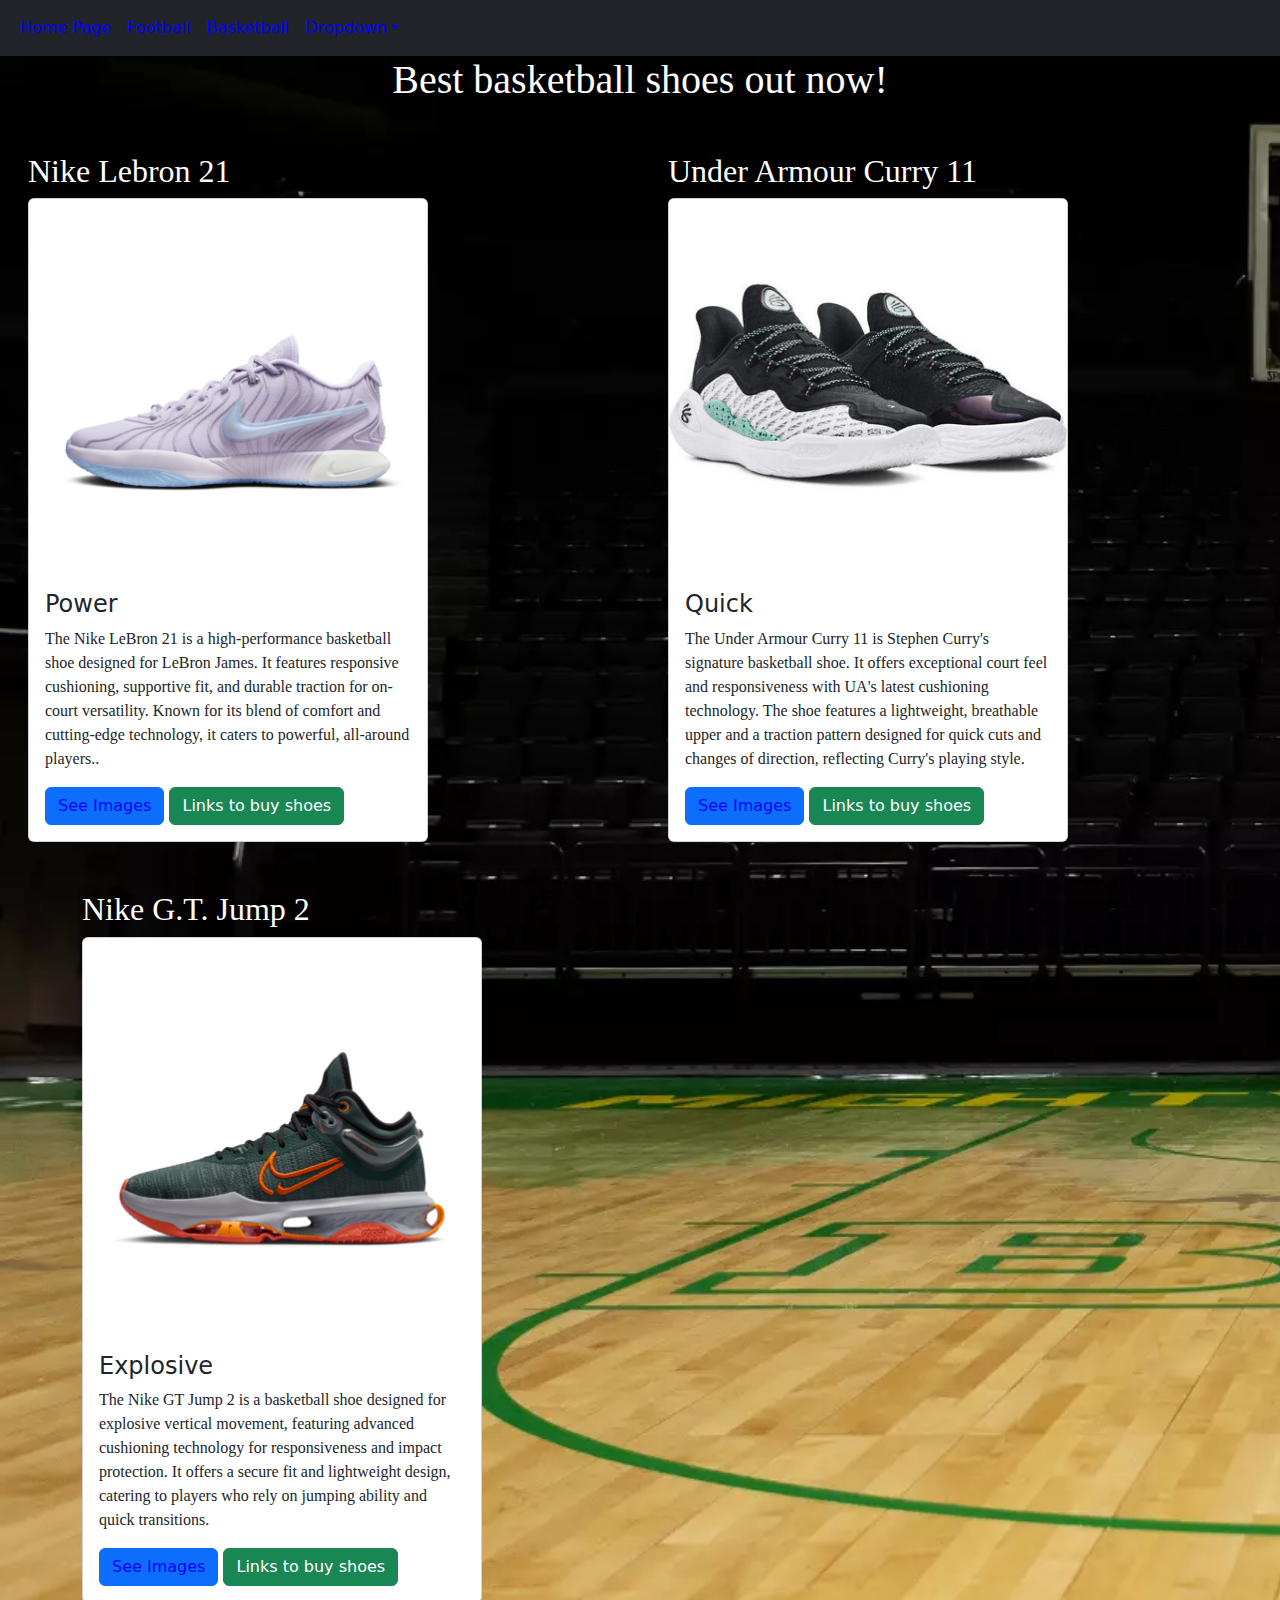
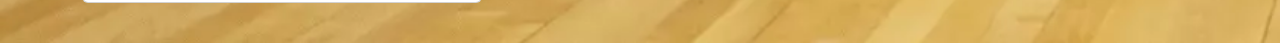
==== basketball.html @ bd8c96fe "new navbar" ====
<!DOCTYPE html> <!-- doctype declaration: tells the browser that this is an HTML file -->
<html> <!-- opening html tag -->
  <head>
    <meta charset="utf-8">
  <meta name="viewport" content="width=device-width, initial-scale=1">
  <link href="https://cdn.jsdelivr.net/npm/bootstrap@5.3.3/dist/css/bootstrap.min.css" rel="stylesheet">
  <script src="https://cdn.jsdelivr.net/npm/bootstrap@5.3.3/dist/js/bootstrap.bundle.min.js"></script>
    <link rel="stylesheet" href="style.css">
    <script src="https://ajax.googleapis.com/ajax/libs/jquery/3.7.1/jquery.min.js"></script>
   <script src="script.js"></script>
    <title>All About Shoes</title><!-- the title shows in the tab of the browser -->
  
  </head> <!-- the head element contains meta information about the page -->
  
  <body id = "basketballB"> <!-- the body element contains all the content to display on the webpage -->
<nav class="navbar navbar-expand-sm bg-dark navbar-dark">
  <div class="container-fluid">
    
    <button class="navbar-toggler" type="button" data-bs-toggle="collapse" data-bs-target="#collapsibleNavbar">
      <span class="navbar-toggler-icon"></span>
    </button>
    <div class="collapse navbar-collapse" id="collapsibleNavbar">
      <ul class="navbar-nav">
	  <li class="nav-item">
          <a class="nav-link" href="index.html">Home Page</a>
        </li>  
        <li class="nav-item">
          <a class="nav-link" href="football.html">Football</a>
        </li>
        <li class="nav-item">
          <a class="nav-link" href="basketball.html">Basketball</a>
        </li>
        
           <li class="nav-item dropdown">
          <a class="nav-link dropdown-toggle" href="#" role="button" data-bs-toggle="dropdown">Dropdown</a>
          <ul class="dropdown-menu">
            <li><a class="dropdown-item" href="soccer.html">Soccer</a></li>
            <li><a class="dropdown-item" href="wrestling.html">Wrestling</a></li>
          </ul>
        </li>
      </ul>
    </div>
  </div>
</nav>

    <h1 class = "heading" style = "text-align: center;">Best basketball shoes out now!</h1><!-- The heading for the page -->
	<div class="container-fluid mt-3">
		
		<div class="row">
			<div class="col p-3 ">
			
				<div class="container mt-3">
					<h2 style = "color: white;">Nike Lebron 21</h2>
					<!--<p style = "color: white;">Image at the top (card-img-top):</p>-->
					
					
					<div class="card" style="width:400px">
			  
						<img class="card-img-top imgHeight" src="lebron.png" alt="Nike Lebron 21" style="width:100%">
				
						<div class="card-body">
							<h4 class="card-title">Power</h4>
							<p class="card-text">The Nike LeBron 21 is a high-performance basketball shoe designed for LeBron James. 
							It features responsive cushioning, supportive fit, and durable traction for on-court versatility.
							Known for its blend of comfort and cutting-edge technology, it caters to powerful, all-around players..</p>
							<a href="#" class="btn btn-primary caro">See Images</a>
							
							<button type="button" class="btn btn-success first">Links to buy shoes</button>
							<div id = "soccerDiv">
								<p>			
									<a href="https://www.nike.com/t/vapor-edge-pro-360-2-mens-football-cleats-BZbhLL/DA5456-100" target="_blank" >Official Adidas</a>
									
									<br>
									<br> 
									
									<a href="https://www.nike.com/t/vapor-edge-pro-360-2-mens-football-cleats-BZbhLL/DA5456-100" target="_blank" >Dicks Sporting Goods</a>
									
									<br> 
									<br> 
									
									<a href="https://www.nike.com/t/vapor-edge-pro-360-2-mens-football-cleats-BZbhLL/DA5456-100" target="_blank" >Soccer.com</a>
								</p>	
							</div>
							<div class = "hiddenCaro">
								<div id="nikeB" class="carousel slide" data-bs-ride="carousel">

								  <!-- Indicators/dots -->
								  <div class="carousel-indicators">
									<button type="button" data-bs-target="#nikeB" data-bs-slide-to="0" class="active" ></button>
									<button type="button" data-bs-target="#nikeB" data-bs-slide-to="1"></button>
									<button type="button" data-bs-target="#nikeB" data-bs-slide-to="2"></button>
								  </div>

								  <!-- The slideshow/carousel -->
								  <div class="carousel-inner">
									<div class="carousel-item active">
									  <img src="lebron.png" alt="Nike Lebron 21 Shoe" class="d-block w-50">
									</div>
									<div class="carousel-item">
									  <img src="lebron1.png" alt="Nike Lebron 21 side" class="d-block w-50">
									</div>
									<div class="carousel-item">
									  <img src="lebron2.png" alt="Nike Lebron 21 Top" class="d-block w-50">
									</div>
								  </div>

								  <!-- Left and right controls/icons -->
								  <button class="carousel-control-prev" type="button" class="btn btn-secondary" data-bs-target="#nikeB" data-bs-slide="prev" >
									<span class="carousel-control-prev-icon"></span>
								  </button>
								  <button class="carousel-control-next" type="button" class="btn btn-secondary" data-bs-target="#nikeB" data-bs-slide="next">
									<span class="carousel-control-next-icon" ></span>
								  </button>
								</div>
							</div>
						</div>
				
					</div>
				</div>
			</div>
			
			<div class="col p-3 ">
			
				<div class="container mt-3">
					<h2 style = "color: white;">Under Armour Curry 11</h2>
					
					<!--<p style = "color: white;">Image at the top (card-img-top):</p>-->
					
					<div class="card" style="width:400px">
			  
						<img class="card-img-top imgHeight" src="curry.jpg" alt="UA Curry 11" style="width:100%">
				
						<div class="card-body">
							<h4 class="card-title">Quick</h4>
							<p class="card-text">The Under Armour Curry 11 is Stephen Curry's signature basketball shoe.
							It offers exceptional court feel and responsiveness with UA's latest cushioning technology.
							The shoe features a lightweight, breathable upper and a traction pattern designed for quick cuts
							and changes of direction, reflecting Curry's playing style.</p>
							<a href="#" class="btn btn-primary caro">See Images</a>
							
							<button type="button" class="btn btn-success first">Links to buy shoes</button>
							<div id = "soccerDiv">
								<p>			
									<a href="https://www.nike.com/t/vapor-edge-pro-360-2-mens-football-cleats-BZbhLL/DA5456-100" target="_blank" >Official Adidas</a>
									
									<br>
									<br> 
									
									<a href="https://www.nike.com/t/vapor-edge-pro-360-2-mens-football-cleats-BZbhLL/DA5456-100" target="_blank" >Dicks Sporting Goods</a>
									
									<br> 
									<br> 
									
									<a href="https://www.nike.com/t/vapor-edge-pro-360-2-mens-football-cleats-BZbhLL/DA5456-100" target="_blank" >Soccer.com</a>
								</p>	
							</div>
							<div class = "hiddenCaro">
								<div id="underB" class="carousel slide" data-bs-ride="carousel">

								  <!-- Indicators/dots -->
								  <div class="carousel-indicators">
									<button type="button" data-bs-target="#underB" data-bs-slide-to="0" class="active" ></button>
									<button type="button" data-bs-target="#underB" data-bs-slide-to="1"></button>
									<button type="button" data-bs-target="#underB" data-bs-slide-to="2"></button>
								  </div>

								  <!-- The slideshow/carousel -->
								  <div class="carousel-inner">
									<div class="carousel-item active">
									  <img src="curry.webp" alt="UA Curry shoe" class="d-block w-50 padding">
									  <br>
									  
									</div>
									<div class="carousel-item">
									  <img src="curry1.webp" alt="UA Curry side" class="d-block w-50 padding">
									  <br>
									</div>
									<div class="carousel-item">
									  <img src="curry2.webp" alt="UA Curry top" class="d-block w-50 padding">
									  <br>
									</div>
								  </div>

								  <!-- Left and right controls/icons -->
								  <button class="carousel-control-prev" type="button" class="btn btn-secondary" data-bs-target="#underB" data-bs-slide="prev" >
									<span class="carousel-control-prev-icon"></span>
								  </button>
								  <button class="carousel-control-next" type="button" class="btn btn-secondary" data-bs-target="#underB" data-bs-slide="next">
									<span class="carousel-control-next-icon" ></span>
								  </button>
								</div>
							</div>
						</div>
				
					</div>
				</div>
			</div>
			
			<div class="col p-3 ">
			
				<div class="container mt-3">
					<h2 style = "color: white;">Nike G.T. Jump 2</h2>
					<!--<p style = "color: white;">Image at the top (card-img-top):</p>-->
					
					<div class="card" style="width:400px">
			  
						<img class="card-img-top" id src="jump.png" alt="Nike GT Jump 2" style="width:100%">
				
						<div class="card-body">
							<h4 class="card-title">Explosive</h4>
							<p class="card-text">The Nike GT Jump 2 is a basketball shoe designed for explosive vertical movement,
							featuring advanced cushioning technology for responsiveness and impact protection. It offers a secure fit
							and lightweight design, catering to players who rely on jumping ability and quick transitions.</p>
							<a href="#" class="btn btn-primary caro">See Images</a>
							
							<button type="button" class="btn btn-success first">Links to buy shoes</button>
							<div id = "soccerDiv">
								<p>			
									<a href="https://www.nike.com/t/vapor-edge-pro-360-2-mens-football-cleats-BZbhLL/DA5456-100" target="_blank" >Official Adidas</a>
									
									<br>
									<br> 
									
									<a href="https://www.nike.com/t/vapor-edge-pro-360-2-mens-football-cleats-BZbhLL/DA5456-100" target="_blank" >Dicks Sporting Goods</a>
									
									<br> 
									<br> 
									
									<a href="https://www.nike.com/t/vapor-edge-pro-360-2-mens-football-cleats-BZbhLL/DA5456-100" target="_blank" >Soccer.com</a>
								</p>	
							</div>
							<div class = "hiddenCaro">
								<div id="jumpB" class="carousel slide" data-bs-ride="carousel">

								  <!-- Indicators/dots -->
								  <div class="carousel-indicators">
									<button type="button" data-bs-target="#jumpB" data-bs-slide-to="0" class="active" ></button>
									<button type="button" data-bs-target="#jumpB" data-bs-slide-to="1"></button>
									<button type="button" data-bs-target="#jumpB" data-bs-slide-to="2"></button>
								  </div>

								  <!-- The slideshow/carousel -->
								  <div class="carousel-inner">
									<div class="carousel-item active">
									  <img src="jump.png" alt="Nike Jump Shoe" class="d-block w-50 padding">
									  <br>
									  
									</div>
									<div class="carousel-item">
									  <img src="jump2.png" alt="Nike Jump Side" class="d-block w-50 padding">
									  <br>
									</div>
									<div class="carousel-item">
									  <img src="jump3.jfif" alt="Nike Jump Top" class="d-block w-50 padding">
									  <br>
									</div>
								  </div>

								  <!-- Left and right controls/icons -->
								  <button class="carousel-control-prev" type="button" class="btn btn-secondary" data-bs-target="#jumpB" data-bs-slide="prev" >
									<span class="carousel-control-prev-icon"></span>
								  </button>
								  <button class="carousel-control-next" type="button" class="btn btn-secondary" data-bs-target="#jumpB" data-bs-slide="next">
									<span class="carousel-control-next-icon" ></span>
								  </button>
								</div>
							</div>
						</div>
				
					</div>
				</div>
			</div>
		</div>
	</div>
	 
  
	


	<br>
	<!--
	<div class = "row">
		<div class = "col">
			<h2 class = "heading"> Nike Mercurial 9</h2>
		</div>
		
		<div class = "col">
			<h2 class = "heading"> Adidas Predator</h2>
		</div>
		
		<div class = "col">
			<h2 class = "heading"> Puma Future</h2>
		</div>
	</div>
	-->
     

  </body>
</html> <!-- closing html tag>
---- style.css ----
#soccerB{
	background-image: url("field.jpeg");
	background-size: cover;
}
#basketballB{
	background-image: url("basketBG.webp");
	background-size: cover;
}
.padding{
	padding: 20px;
}
.heading{
	color : white;
}

#wrestlingDiv {
	display: none;
	background-color: gainsboro;
	background-size: 450px 100px;
  	border: 1px solid black;
  	padding: 50px;
  	margin: 20px;
} 

 .carousel-control-prev-icon, .carousel-control-next-icon {
 background-color: black;
 }
 
 .carousel-indicators{
 background-color:black;
 background-size: 100px 25px;
 }


#soccerDiv {
	display: none;
	background-color: gainsboro;
	background-size: 450px 100px;
  	border: 1px solid black;
  	padding: 10px;
  	margin: 20px;
} 


.imgHeight{
	height: 375px;
}



.hiddenCaro{
	display: none;
}


 p{
  	font-family: "Times New Roma", serif;
  		
}

h1{
	font-family: "Times New Roman", serif;
}

h2 {
	font-family: "Times New Roman", serif;
}

a:link {
  color: blue;
}

a:visited {
  color: orange;
}

a:hover {
  color: hotpink;
}

a:active {
  color:gray ;
}

h3 {
	font-family: "Times New Roman", serif;

}

#footballfield{
	background-image: url("football-field.jpeg");
	background-size: cover;
}

#wrestlingmat{
	background-image: url("Wrestling-Mat.jpeg");
	background-size: cover;
}



.carousel-item {
margin-left: 25%; 
margin-right: auto;
}
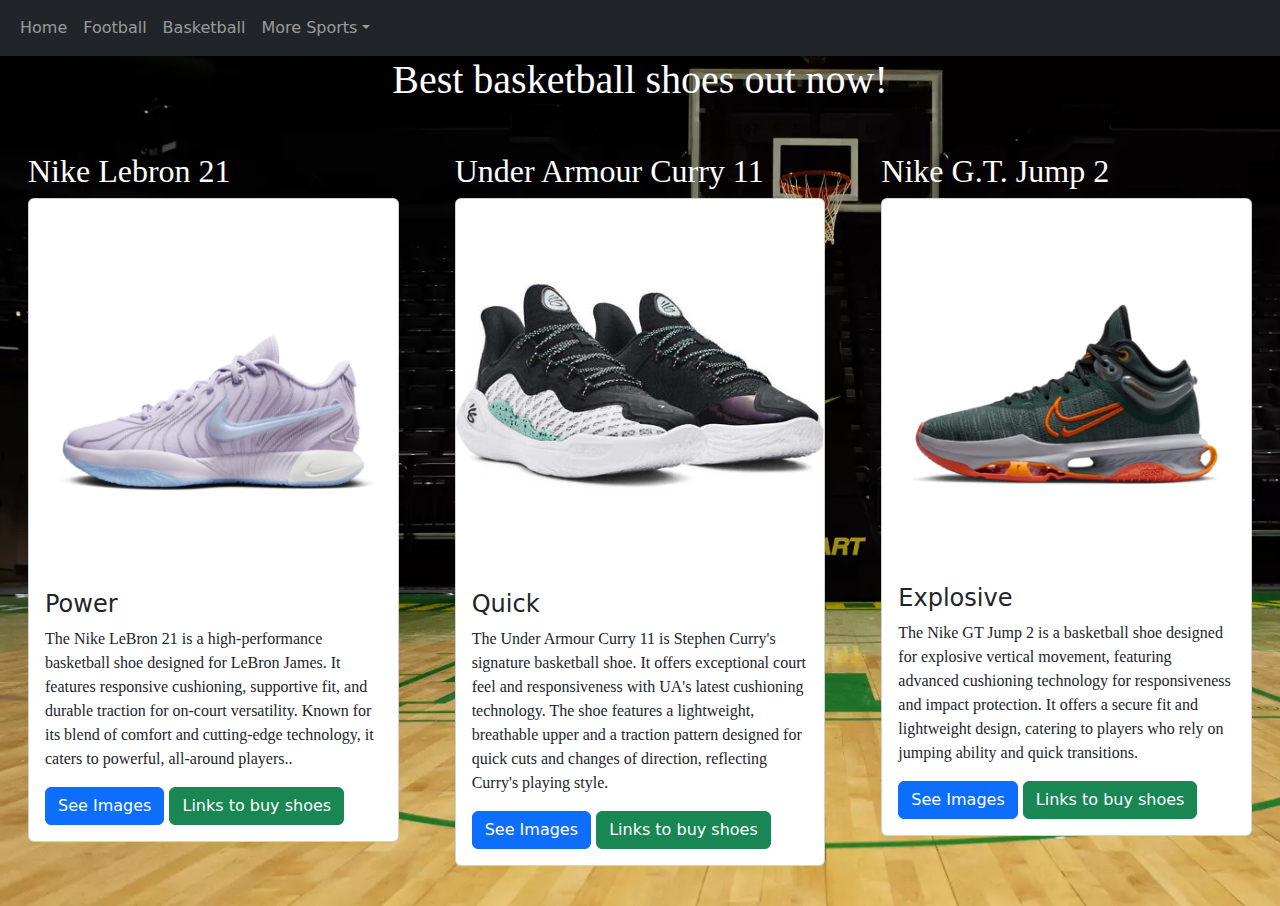
==== commit b2eb647f: "adjusted margins" ====
--- a/basketball.html
+++ b/basketball.html
@@ -22,7 +22,7 @@
     <div class="collapse navbar-collapse" id="collapsibleNavbar">
       <ul class="navbar-nav">
 	  <li class="nav-item">
-          <a class="nav-link" href="index.html">Home Page</a>
+          <a class="nav-link" href="index.html">Home</a>
         </li>  
         <li class="nav-item">
           <a class="nav-link" href="football.html">Football</a>
@@ -32,7 +32,7 @@
         </li>
         
            <li class="nav-item dropdown">
-          <a class="nav-link dropdown-toggle" href="#" role="button" data-bs-toggle="dropdown">Dropdown</a>
+          <a class="nav-link dropdown-toggle" href="#" role="button" data-bs-toggle="dropdown">More Sports</a>
           <ul class="dropdown-menu">
             <li><a class="dropdown-item" href="soccer.html">Soccer</a></li>
             <li><a class="dropdown-item" href="wrestling.html">Wrestling</a></li>
@@ -47,14 +47,14 @@
 	<div class="container-fluid mt-3">
 		
 		<div class="row">
-			<div class="col p-3 ">
+			<div class="col-md p-3 ">
 			
 				<div class="container mt-3">
 					<h2 style = "color: white;">Nike Lebron 21</h2>
 					<!--<p style = "color: white;">Image at the top (card-img-top):</p>-->
 					
 					
-					<div class="card" style="width:400px">
+					<div class="card" style="width: 100%">
 			  
 						<img class="card-img-top imgHeight" src="lebron.png" alt="Nike Lebron 21" style="width:100%">
 				
@@ -119,14 +119,14 @@
 				</div>
 			</div>
 			
-			<div class="col p-3 ">
+			<div class="col-md p-3 ">
 			
 				<div class="container mt-3">
 					<h2 style = "color: white;">Under Armour Curry 11</h2>
 					
 					<!--<p style = "color: white;">Image at the top (card-img-top):</p>-->
 					
-					<div class="card" style="width:400px">
+					<div class="card" style="width: 100%">
 			  
 						<img class="card-img-top imgHeight" src="curry.jpg" alt="UA Curry 11" style="width:100%">
 				
@@ -196,13 +196,13 @@
 				</div>
 			</div>
 			
-			<div class="col p-3 ">
+			<div class="col-md p-3 ">
 			
 				<div class="container mt-3">
 					<h2 style = "color: white;">Nike G.T. Jump 2</h2>
 					<!--<p style = "color: white;">Image at the top (card-img-top):</p>-->
 					
-					<div class="card" style="width:400px">
+					<div class="card" style="width: 100%">
 			  
 						<img class="card-img-top" id src="jump.png" alt="Nike GT Jump 2" style="width:100%">
 				
--- a/style.css
+++ b/style.css
@@ -54,7 +54,10 @@
 	display: none;
 }
 
-
+nav{
+	margin: 0px;
+	padding: 0px;
+}
  p{
   	font-family: "Times New Roma", serif;
   		
@@ -68,9 +71,7 @@
 	font-family: "Times New Roman", serif;
 }
 
-a:link {
-  color: blue;
-}
+
 
 a:visited {
   color: orange;
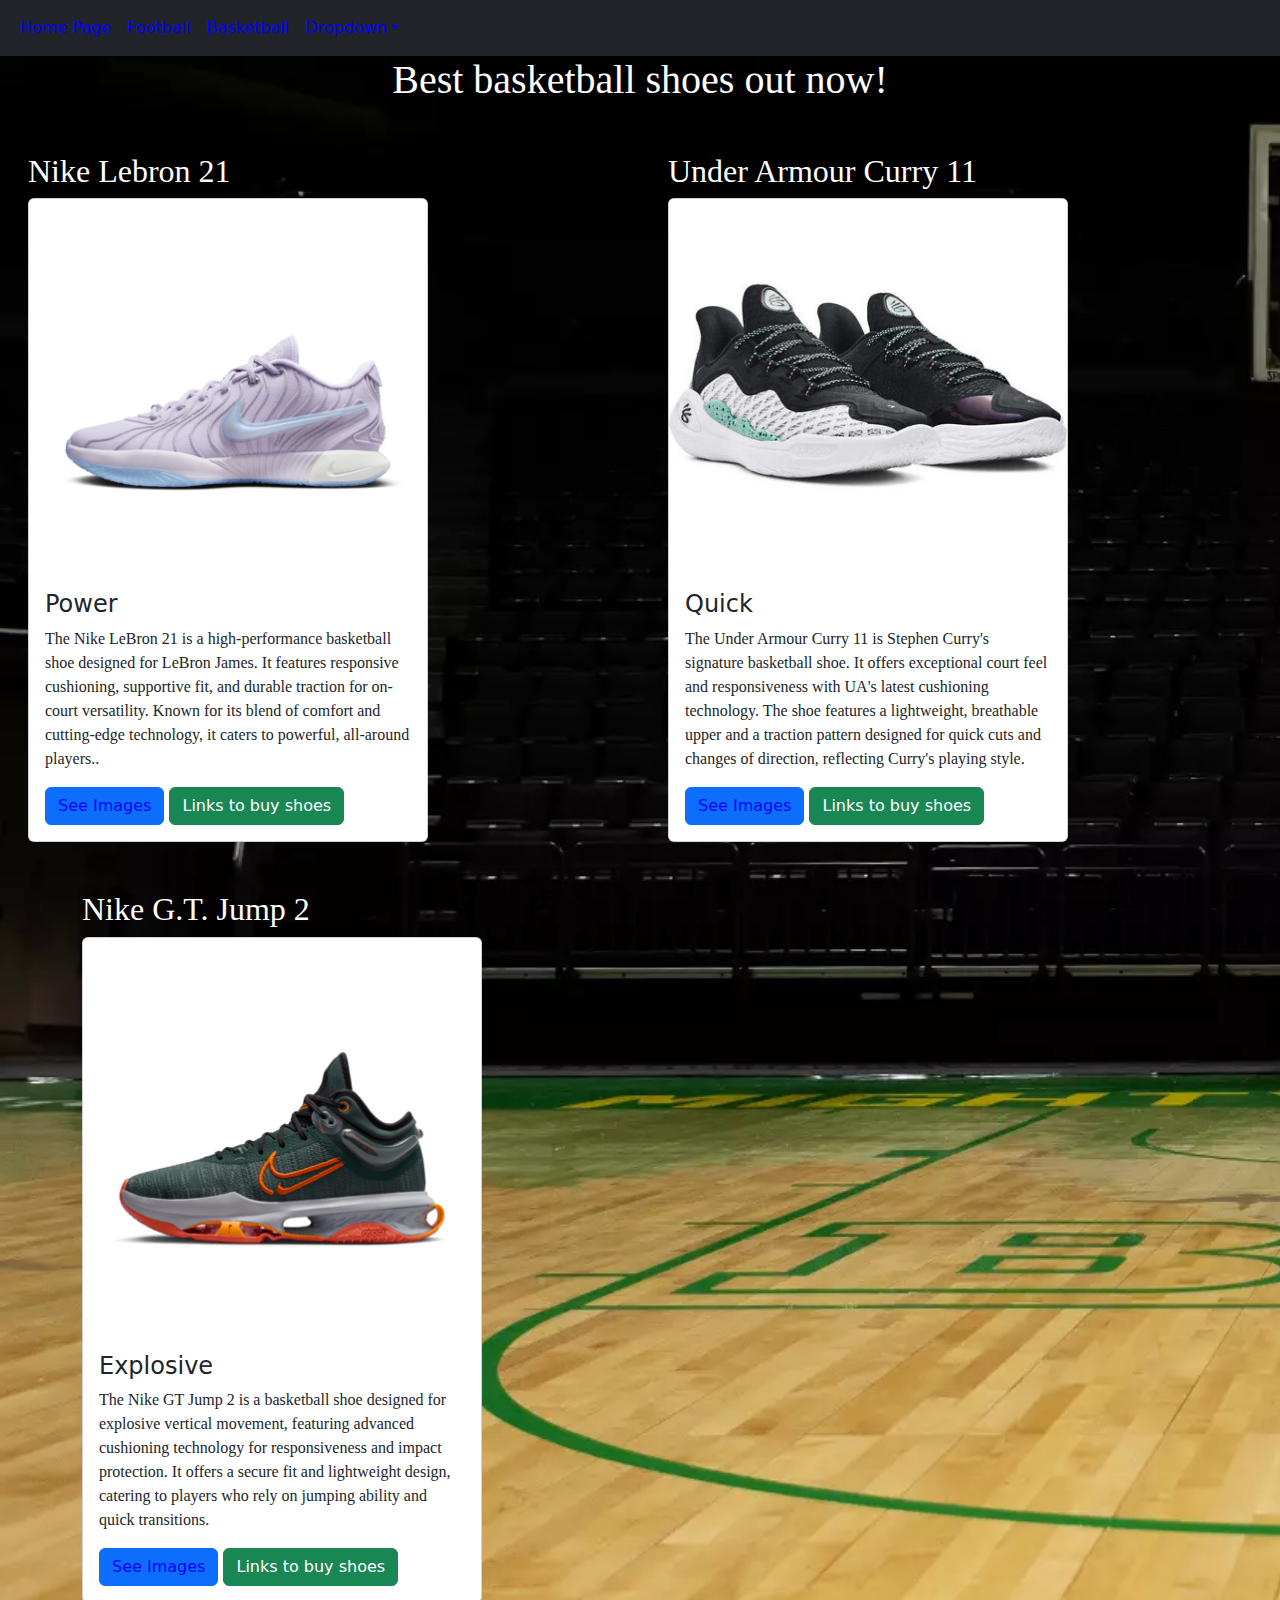
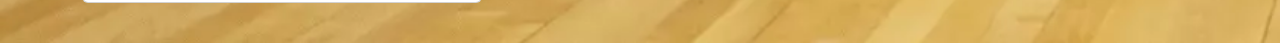
==== commit f476e093: "added coded to home html" ====
--- a/basketball.html
+++ b/basketball.html
@@ -22,7 +22,7 @@
     <div class="collapse navbar-collapse" id="collapsibleNavbar">
       <ul class="navbar-nav">
 	  <li class="nav-item">
-          <a class="nav-link" href="index.html">Home</a>
+          <a class="nav-link" href="index.html">Home Page</a>
         </li>  
         <li class="nav-item">
           <a class="nav-link" href="football.html">Football</a>
@@ -32,7 +32,7 @@
         </li>
         
            <li class="nav-item dropdown">
-          <a class="nav-link dropdown-toggle" href="#" role="button" data-bs-toggle="dropdown">More Sports</a>
+          <a class="nav-link dropdown-toggle" href="#" role="button" data-bs-toggle="dropdown">Dropdown</a>
           <ul class="dropdown-menu">
             <li><a class="dropdown-item" href="soccer.html">Soccer</a></li>
             <li><a class="dropdown-item" href="wrestling.html">Wrestling</a></li>
@@ -47,14 +47,14 @@
 	<div class="container-fluid mt-3">
 		
 		<div class="row">
-			<div class="col-md p-3 ">
+			<div class="col p-3 ">
 			
 				<div class="container mt-3">
 					<h2 style = "color: white;">Nike Lebron 21</h2>
 					<!--<p style = "color: white;">Image at the top (card-img-top):</p>-->
 					
 					
-					<div class="card" style="width: 100%">
+					<div class="card" style="width:400px">
 			  
 						<img class="card-img-top imgHeight" src="lebron.png" alt="Nike Lebron 21" style="width:100%">
 				
@@ -119,14 +119,14 @@
 				</div>
 			</div>
 			
-			<div class="col-md p-3 ">
+			<div class="col p-3 ">
 			
 				<div class="container mt-3">
 					<h2 style = "color: white;">Under Armour Curry 11</h2>
 					
 					<!--<p style = "color: white;">Image at the top (card-img-top):</p>-->
 					
-					<div class="card" style="width: 100%">
+					<div class="card" style="width:400px">
 			  
 						<img class="card-img-top imgHeight" src="curry.jpg" alt="UA Curry 11" style="width:100%">
 				
@@ -196,13 +196,13 @@
 				</div>
 			</div>
 			
-			<div class="col-md p-3 ">
+			<div class="col p-3 ">
 			
 				<div class="container mt-3">
 					<h2 style = "color: white;">Nike G.T. Jump 2</h2>
 					<!--<p style = "color: white;">Image at the top (card-img-top):</p>-->
 					
-					<div class="card" style="width: 100%">
+					<div class="card" style="width:400px">
 			  
 						<img class="card-img-top" id src="jump.png" alt="Nike GT Jump 2" style="width:100%">
 				
--- a/style.css
+++ b/style.css
@@ -54,10 +54,7 @@
 	display: none;
 }
 
-nav{
-	margin: 0px;
-	padding: 0px;
-}
+
  p{
   	font-family: "Times New Roma", serif;
   		
@@ -71,7 +68,9 @@
 	font-family: "Times New Roman", serif;
 }
 
-
+a:link {
+  color: blue;
+}
 
 a:visited {
   color: orange;
@@ -100,7 +99,10 @@
 	background-size: cover;
 }
 
-
+#homepage{
+	background-image: url("background.jpg");
+ 	background-size: cover;
+}
 
 .carousel-item {
 margin-left: 25%; 
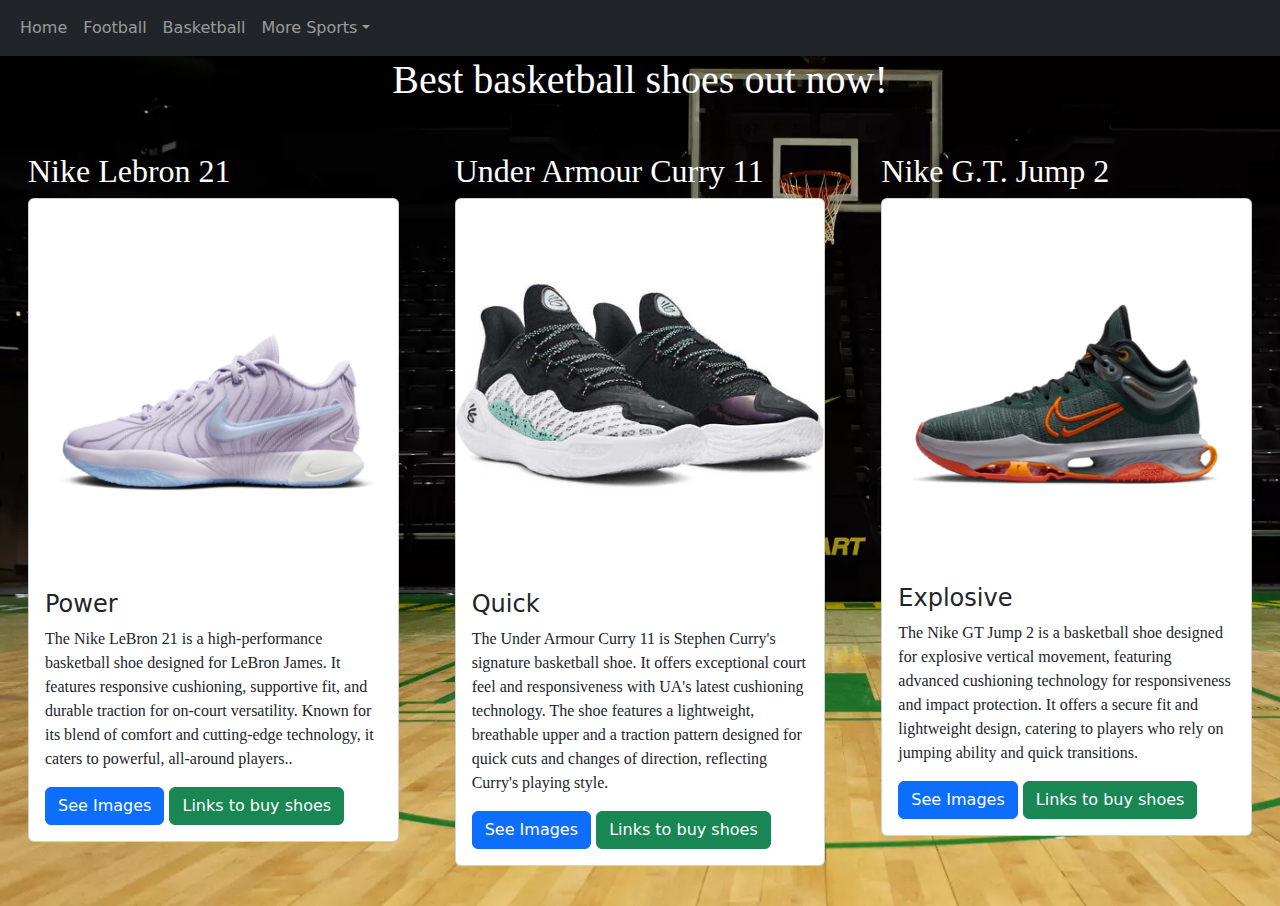
==== commit 307027f7: "added code to home html" ====
--- a/basketball.html
+++ b/basketball.html
@@ -22,7 +22,7 @@
     <div class="collapse navbar-collapse" id="collapsibleNavbar">
       <ul class="navbar-nav">
 	  <li class="nav-item">
-          <a class="nav-link" href="index.html">Home Page</a>
+          <a class="nav-link" href="index.html">Home</a>
         </li>  
         <li class="nav-item">
           <a class="nav-link" href="football.html">Football</a>
@@ -32,7 +32,7 @@
         </li>
         
            <li class="nav-item dropdown">
-          <a class="nav-link dropdown-toggle" href="#" role="button" data-bs-toggle="dropdown">Dropdown</a>
+          <a class="nav-link dropdown-toggle" href="#" role="button" data-bs-toggle="dropdown">More Sports</a>
           <ul class="dropdown-menu">
             <li><a class="dropdown-item" href="soccer.html">Soccer</a></li>
             <li><a class="dropdown-item" href="wrestling.html">Wrestling</a></li>
@@ -47,14 +47,14 @@
 	<div class="container-fluid mt-3">
 		
 		<div class="row">
-			<div class="col p-3 ">
+			<div class="col-md p-3 ">
 			
 				<div class="container mt-3">
 					<h2 style = "color: white;">Nike Lebron 21</h2>
 					<!--<p style = "color: white;">Image at the top (card-img-top):</p>-->
 					
 					
-					<div class="card" style="width:400px">
+					<div class="card" style="width: 100%">
 			  
 						<img class="card-img-top imgHeight" src="lebron.png" alt="Nike Lebron 21" style="width:100%">
 				
@@ -119,14 +119,14 @@
 				</div>
 			</div>
 			
-			<div class="col p-3 ">
+			<div class="col-md p-3 ">
 			
 				<div class="container mt-3">
 					<h2 style = "color: white;">Under Armour Curry 11</h2>
 					
 					<!--<p style = "color: white;">Image at the top (card-img-top):</p>-->
 					
-					<div class="card" style="width:400px">
+					<div class="card" style="width: 100%">
 			  
 						<img class="card-img-top imgHeight" src="curry.jpg" alt="UA Curry 11" style="width:100%">
 				
@@ -196,13 +196,13 @@
 				</div>
 			</div>
 			
-			<div class="col p-3 ">
+			<div class="col-md p-3 ">
 			
 				<div class="container mt-3">
 					<h2 style = "color: white;">Nike G.T. Jump 2</h2>
 					<!--<p style = "color: white;">Image at the top (card-img-top):</p>-->
 					
-					<div class="card" style="width:400px">
+					<div class="card" style="width: 100%">
 			  
 						<img class="card-img-top" id src="jump.png" alt="Nike GT Jump 2" style="width:100%">
 				
--- a/style.css
+++ b/style.css
@@ -54,7 +54,10 @@
 	display: none;
 }
 
-
+nav{
+	margin: 0px;
+	padding: 0px;
+}
  p{
   	font-family: "Times New Roma", serif;
   		
@@ -68,9 +71,7 @@
 	font-family: "Times New Roman", serif;
 }
 
-a:link {
-  color: blue;
-}
+
 
 a:visited {
   color: orange;
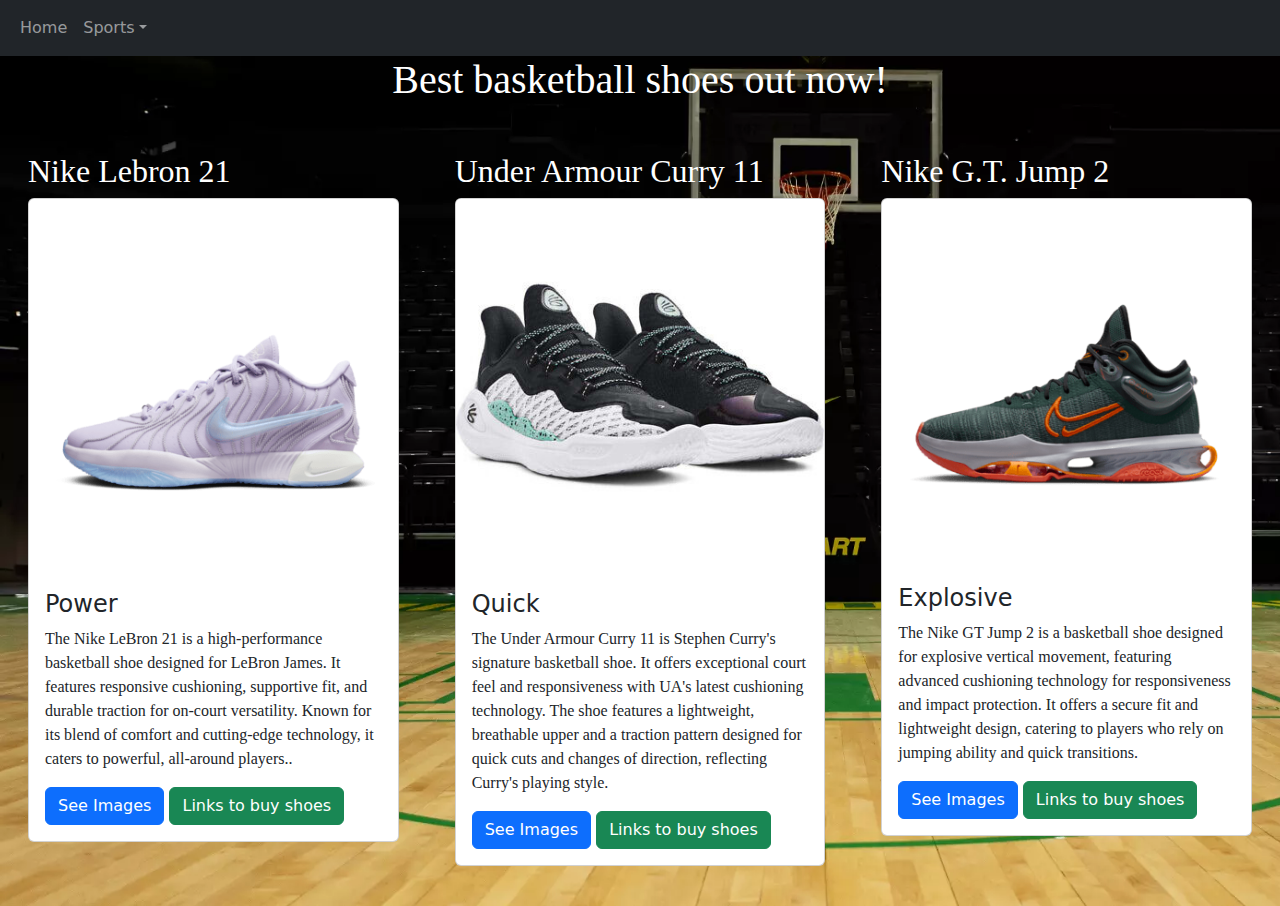
==== commit 13ccf949: "edited navbar" ====
--- a/basketball.html
+++ b/basketball.html
@@ -24,18 +24,15 @@
 	  <li class="nav-item">
           <a class="nav-link" href="index.html">Home</a>
         </li>  
-        <li class="nav-item">
-          <a class="nav-link" href="football.html">Football</a>
-        </li>
-        <li class="nav-item">
-          <a class="nav-link" href="basketball.html">Basketball</a>
-        </li>
+       
         
            <li class="nav-item dropdown">
-          <a class="nav-link dropdown-toggle" href="#" role="button" data-bs-toggle="dropdown">More Sports</a>
+          <a class="nav-link dropdown-toggle" href="#" role="button" data-bs-toggle="dropdown"> Sports</a>
           <ul class="dropdown-menu">
             <li><a class="dropdown-item" href="soccer.html">Soccer</a></li>
             <li><a class="dropdown-item" href="wrestling.html">Wrestling</a></li>
+            <li><a class="dropdown-item" href="basketball.html">Basketball</a></li>
+            <li><a class="dropdown-item" href="football.html">Football</a></li>
           </ul>
         </li>
       </ul>
--- a/style.css
+++ b/style.css
@@ -26,6 +26,10 @@
 
  .carousel-control-prev-icon, .carousel-control-next-icon {
  background-color: black;
+ }
+ 
+ .margin{
+ margin: 20px;
  }
  
  .carousel-indicators{
@@ -73,17 +77,7 @@
 
 
 
-a:visited {
-  color: orange;
-}
 
-a:hover {
-  color: hotpink;
-}
-
-a:active {
-  color:gray ;
-}
 
 h3 {
 	font-family: "Times New Roman", serif;
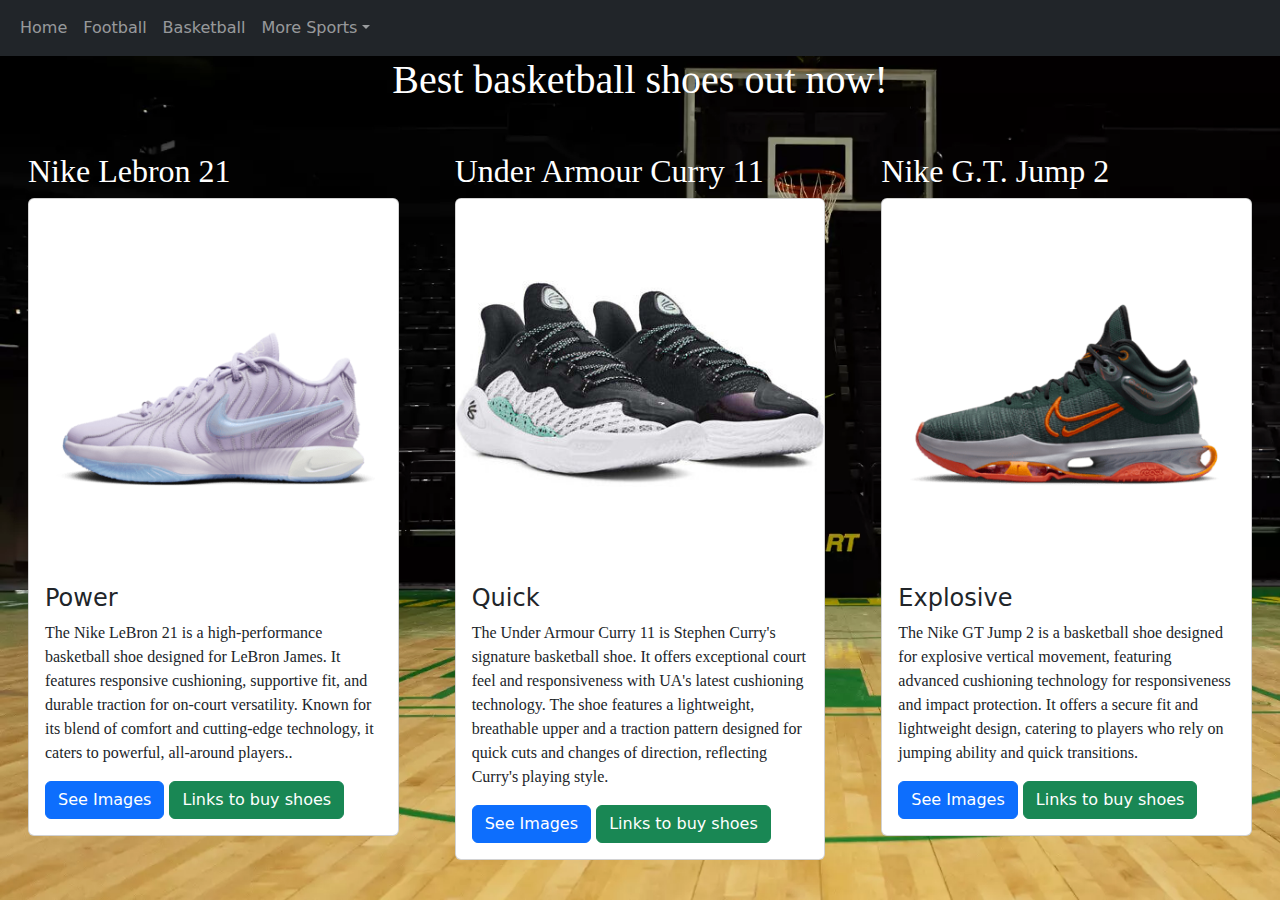
==== commit aba4ecd8: "made changes" ====
--- a/basketball.html
+++ b/basketball.html
@@ -24,15 +24,18 @@
 	  <li class="nav-item">
           <a class="nav-link" href="index.html">Home</a>
         </li>  
-       
+        <li class="nav-item">
+          <a class="nav-link" href="football.html">Football</a>
+        </li>
+        <li class="nav-item">
+          <a class="nav-link" href="basketball.html">Basketball</a>
+        </li>
         
            <li class="nav-item dropdown">
-          <a class="nav-link dropdown-toggle" href="#" role="button" data-bs-toggle="dropdown"> Sports</a>
+          <a class="nav-link dropdown-toggle" href="#" role="button" data-bs-toggle="dropdown">More Sports</a>
           <ul class="dropdown-menu">
             <li><a class="dropdown-item" href="soccer.html">Soccer</a></li>
             <li><a class="dropdown-item" href="wrestling.html">Wrestling</a></li>
-            <li><a class="dropdown-item" href="basketball.html">Basketball</a></li>
-            <li><a class="dropdown-item" href="football.html">Football</a></li>
           </ul>
         </li>
       </ul>
@@ -65,17 +68,17 @@
 							<button type="button" class="btn btn-success first">Links to buy shoes</button>
 							<div id = "soccerDiv">
 								<p>			
-									<a href="https://www.nike.com/t/vapor-edge-pro-360-2-mens-football-cleats-BZbhLL/DA5456-100" target="_blank" >Official Adidas</a>
+									<a href="https://www.nike.com/t/lebron-xxi-basketball-shoes-DjB9tK" target="_blank" >Official Nike</a>
 									
 									<br>
 									<br> 
 									
-									<a href="https://www.nike.com/t/vapor-edge-pro-360-2-mens-football-cleats-BZbhLL/DA5456-100" target="_blank" >Dicks Sporting Goods</a>
-									
-									<br> 
-									<br> 
-									
-									<a href="https://www.nike.com/t/vapor-edge-pro-360-2-mens-football-cleats-BZbhLL/DA5456-100" target="_blank" >Soccer.com</a>
+									<a href="https://www.amazon.com/Nike-Basketball-FN0708-400-Industrial-Metallic/dp/B0CSZ9VZB6?source=ps-sl-shoppingads-lpcontext&ref_=fplfs&psc=1&smid=A32KHLJJ6C01KS" target="_blank" >Amazon</a>
+									
+									<br> 
+									<br> 
+									
+									<a href="https://stockx.com/nike-lebron-21-abalone?country=US&currencyCode=USD&size=10.5" target="_blank" >StockX</a>
 								</p>	
 							</div>
 							<div class = "hiddenCaro">
@@ -138,17 +141,21 @@
 							<button type="button" class="btn btn-success first">Links to buy shoes</button>
 							<div id = "soccerDiv">
 								<p>			
-									<a href="https://www.nike.com/t/vapor-edge-pro-360-2-mens-football-cleats-BZbhLL/DA5456-100" target="_blank" >Official Adidas</a>
+									<a href="https://www.underarmour.com/en-us/p/curry_brand_shoes_and_gear/unisex_curry_11_future_curry_basketball_
+									shoes/3027416.html?dwvar_3027416_color=100&dwvar_3027416_size=13%2F14.5&country=US&currency=USD&srsltid=AfmBOopO
+									wm8sMptw7RPc_EGbcfezLHueSZjZZvYy9f0IF1thK4YxKsSWd3Y" target="_blank" >Official Under Armour</a>
 									
 									<br>
 									<br> 
 									
-									<a href="https://www.nike.com/t/vapor-edge-pro-360-2-mens-football-cleats-BZbhLL/DA5456-100" target="_blank" >Dicks Sporting Goods</a>
-									
-									<br> 
-									<br> 
-									
-									<a href="https://www.nike.com/t/vapor-edge-pro-360-2-mens-football-cleats-BZbhLL/DA5456-100" target="_blank" >Soccer.com</a>
+									<a href="https://www.dickssportinggoods.com/p/under-armour-curry-11-basketball-shoes-23uaracrry11whtblmns/23uara
+									crry11whtblmns?sku=24506951&srsltid=AfmBOoqdSlOJ1rjiAZN9ild1z8u8zMzZ0J2oOugo_IRp4lIXonUdotiWV98" target="_blank" >Dicks Sporting Goods</a>
+									
+									<br> 
+									<br> 
+									
+									<a href="https://www.footlocker.com/product/~/37416100.html?source=shoppingads&locale=en-US&SID=6936&inceptor=1&cm_mmc=paid%20search-
+									_-google-_-g-_-PLA-_-DPA-_--_-P-_-Prospecting-_--_-na-_--_-na-_-PLA-_-na-_--_--_-" target="_blank" >Foot Locker</a>
 								</p>	
 							</div>
 							<div class = "hiddenCaro">
@@ -213,17 +220,21 @@
 							<button type="button" class="btn btn-success first">Links to buy shoes</button>
 							<div id = "soccerDiv">
 								<p>			
-									<a href="https://www.nike.com/t/vapor-edge-pro-360-2-mens-football-cleats-BZbhLL/DA5456-100" target="_blank" >Official Adidas</a>
+									<a href="https://www.nike.com/t/gt-jump-2-asw-basketball-shoes-CZpmDQ" target="_blank" >Official Nike</a>
 									
 									<br>
 									<br> 
 									
-									<a href="https://www.nike.com/t/vapor-edge-pro-360-2-mens-football-cleats-BZbhLL/DA5456-100" target="_blank" >Dicks Sporting Goods</a>
-									
-									<br> 
-									<br> 
-									
-									<a href="https://www.nike.com/t/vapor-edge-pro-360-2-mens-football-cleats-BZbhLL/DA5456-100" target="_blank" >Soccer.com</a>
+									<a href="https://www.dickssportinggoods.com/p/nike-g-tjump-2-basketball-shoes-24nikagt
+									jmp2phntnmnk/24nikagtjmp2phntnmnk?sku=25422885&srsltid=AfmBOopTEwQUK938dui_7NjmZ_6koS4
+									_E6bk6cSiQDdMbwSQN93fmJxYv7M" 															target="_blank" >Dicks Sporting Goods</a>
+									
+									<br> 
+									<br> 
+									
+									<a href="https://store.nba.com/basketball-essentials/footwear/mens-nike-white-gt-jump-2
+									-basketball-shoes/t-70695074+d-2338173597+f-966721974+z-8-1924914929?utm_medium=cse&_s=ak
+									1944nba-pla&sku=203436680&srsltid=AfmBOorfmCL83IZIJ_yxzomCtEtMbQ08BLRlO1ZVKakLg2qEkq2pH1tsT4A" target="_blank" >NBA Store</a>
 								</p>	
 							</div>
 							<div class = "hiddenCaro">
--- a/style.css
+++ b/style.css
@@ -3,10 +3,12 @@
 #soccerB{
 	background-image: url("field.jpeg");
 	background-size: cover;
+	
 }
 #basketballB{
 	background-image: url("basketBG.webp");
 	background-size: cover;
+	
 }
 .padding{
 	padding: 20px;
@@ -28,10 +30,6 @@
  background-color: black;
  }
  
- .margin{
- margin: 20px;
- }
- 
  .carousel-indicators{
  background-color:black;
  background-size: 100px 25px;
@@ -48,9 +46,7 @@
 } 
 
 
-.imgHeight{
-	height: 375px;
-}
+
 
 
 
@@ -62,6 +58,7 @@
 	margin: 0px;
 	padding: 0px;
 }
+
  p{
   	font-family: "Times New Roma", serif;
   		
@@ -77,7 +74,17 @@
 
 
 
+a:visited {
+  color: orange;
+}
 
+a:hover {
+  color: hotpink;
+}
+
+a:active {
+  color:gray ;
+}
 
 h3 {
 	font-family: "Times New Roman", serif;
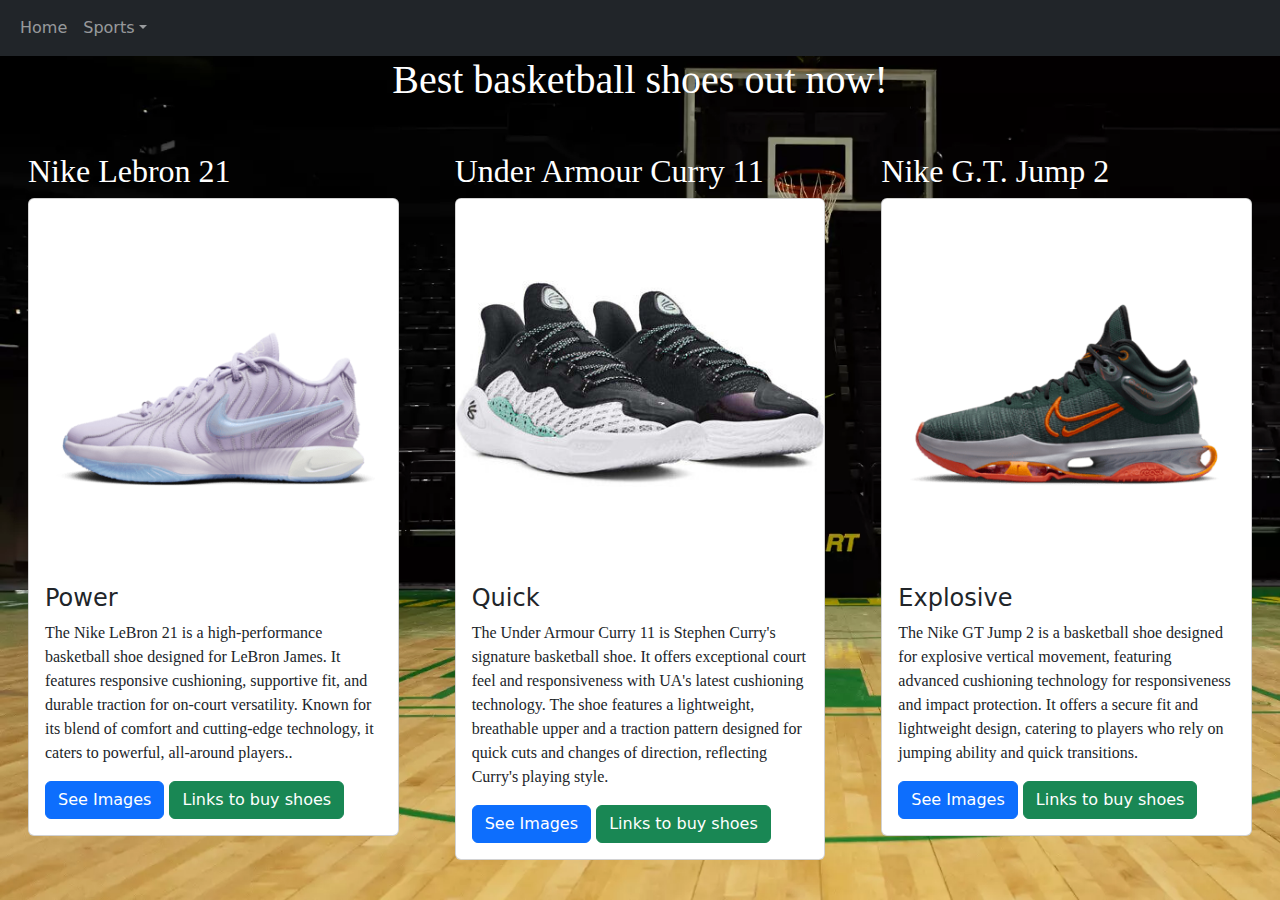
==== commit f3cc9304: "fix bugs" ====
--- a/basketball.html
+++ b/basketball.html
@@ -24,18 +24,15 @@
 	  <li class="nav-item">
           <a class="nav-link" href="index.html">Home</a>
         </li>  
-        <li class="nav-item">
-          <a class="nav-link" href="football.html">Football</a>
-        </li>
-        <li class="nav-item">
-          <a class="nav-link" href="basketball.html">Basketball</a>
-        </li>
+       
         
            <li class="nav-item dropdown">
-          <a class="nav-link dropdown-toggle" href="#" role="button" data-bs-toggle="dropdown">More Sports</a>
+          <a class="nav-link dropdown-toggle" href="#" role="button" data-bs-toggle="dropdown"> Sports</a>
           <ul class="dropdown-menu">
             <li><a class="dropdown-item" href="soccer.html">Soccer</a></li>
             <li><a class="dropdown-item" href="wrestling.html">Wrestling</a></li>
+            <li><a class="dropdown-item" href="basketball.html">Basketball</a></li>
+            <li><a class="dropdown-item" href="football.html">Football</a></li>
           </ul>
         </li>
       </ul>
--- a/style.css
+++ b/style.css
@@ -28,6 +28,10 @@
 
  .carousel-control-prev-icon, .carousel-control-next-icon {
  background-color: black;
+ }
+ 
+ .margin{
+ margin: 20px;
  }
  
  .carousel-indicators{
@@ -74,17 +78,7 @@
 
 
 
-a:visited {
-  color: orange;
-}
 
-a:hover {
-  color: hotpink;
-}
-
-a:active {
-  color:gray ;
-}
 
 h3 {
 	font-family: "Times New Roman", serif;
